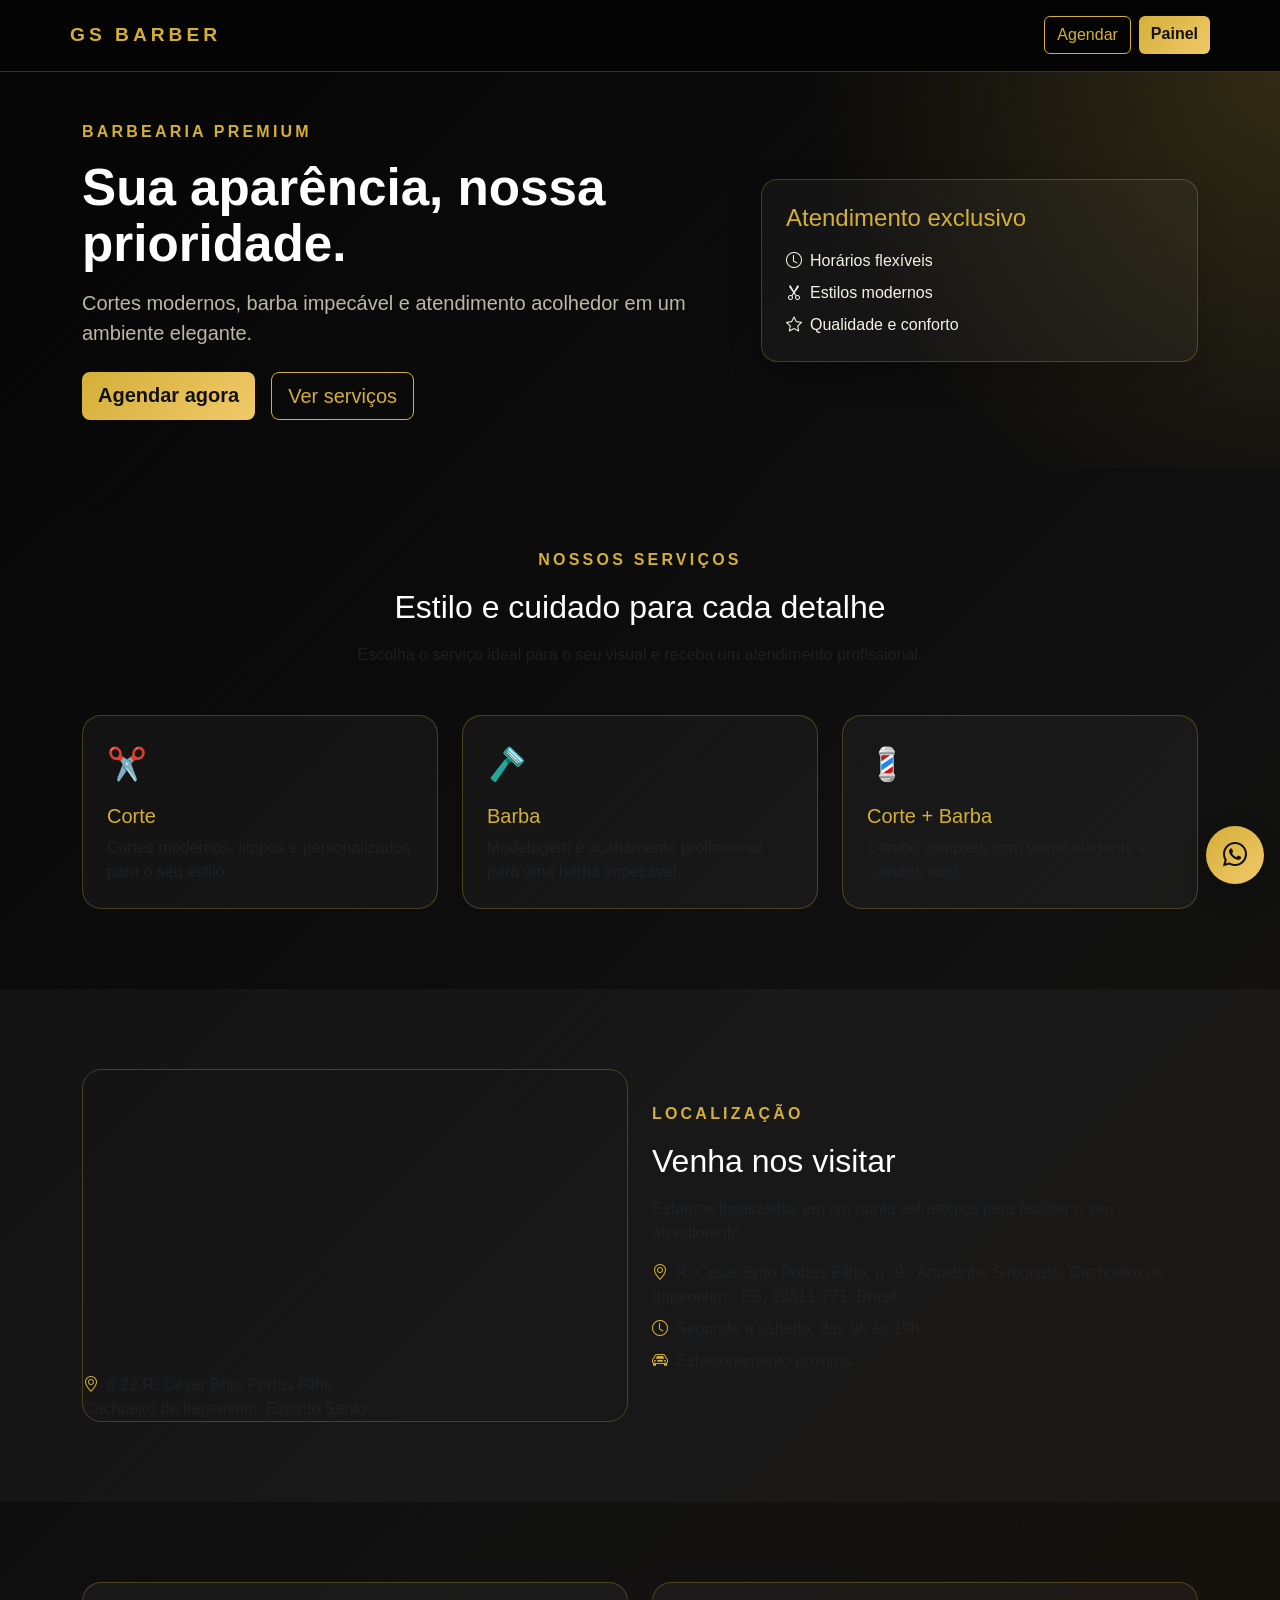
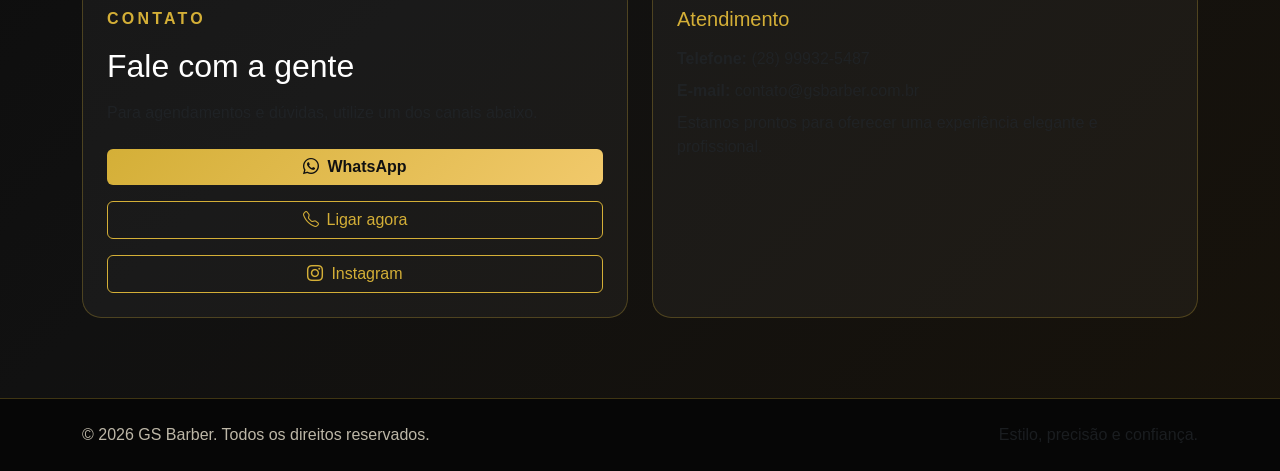
==== index.html @ 39ea4f8f "Primeira versao do site GS Barber" ====
<!DOCTYPE html>
<html lang="pt-BR">
<head>
    <meta charset="UTF-8">
    <meta name="viewport" content="width=device-width, initial-scale=1.0">
    <meta name="description" content="GS Barber - barbearia premium com cortes modernos, barba e atendimento elegante.">
    <title>GS Barber | Barbearia Premium</title>

    <!-- Bootstrap 5 -->
    <link href="https://cdn.jsdelivr.net/npm/bootstrap@5.3.7/dist/css/bootstrap.min.css" rel="stylesheet">

    <!-- Bootstrap Icons -->
    <link rel="stylesheet" href="https://cdn.jsdelivr.net/npm/bootstrap-icons@1.13.1/font/bootstrap-icons.min.css">

    <!-- CSS separado -->
    <link rel="stylesheet" href="assets/css/style.css">
</head>
<body>
    <!-- Cabeçalho com navbar simples e responsiva -->
    <header class="sticky-top">
        <nav class="navbar navbar-expand-lg container py-3">
            <a class="navbar-brand fw-bold text-gold" href="#home">GS BARBER</a>
            <div class="d-flex gap-2 ms-auto">
                <a class="btn btn-outline-gold" href="agendamento.html">Agendar</a>
                <a class="btn btn-gold" href="painel.html">Painel</a>
            </div>
        </nav>
    </header>

    <main id="home">
        <!-- Hero principal -->
        <section class="hero py-5 py-lg-6">
            <div class="container">
                <div class="row align-items-center g-5">
                    <div class="col-lg-7">
                        <p class="eyebrow">Barbearia premium</p>
                        <h1 class="display-4 fw-bold mb-3">Sua aparência, nossa prioridade.</h1>
                        <p class="lead text-muted mb-4">
                            Cortes modernos, barba impecável e atendimento acolhedor em um ambiente elegante.
                        </p>
                        <div class="d-flex flex-column flex-sm-row gap-3">
                            <a class="btn btn-gold btn-lg" href="agendamento.html">Agendar agora</a>
                            <a class="btn btn-outline-gold btn-lg" href="#servicos">Ver serviços</a>
                        </div>
                    </div>

                    <div class="col-lg-5">
                        <div class="hero-card p-4 rounded-4">
                            <h2 class="h4 text-gold">Atendimento exclusivo</h2>
                            <ul class="list-unstyled mt-3 mb-0">
                                <li class="mb-2"><i class="bi bi-clock me-2"></i>Horários flexíveis</li>
                                <li class="mb-2"><i class="bi bi-scissors me-2"></i>Estilos modernos</li>
                                <li><i class="bi bi-star me-2"></i>Qualidade e conforto</li>
                            </ul>
                        </div>
                    </div>
                </div>
            </div>
        </section>

        <!-- Serviços -->
        <section id="servicos" class="section">
            <div class="container">
                <div class="text-center mb-5">
                    <p class="eyebrow">Nossos serviços</p>
                    <h2 class="section-title">Estilo e cuidado para cada detalhe</h2>
                    <p class="text-muted mx-auto" style="max-width: 700px;">
                        Escolha o serviço ideal para o seu visual e receba um atendimento profissional.
                    </p>
                </div>

                <div id="lista-servicos" class="row g-4"></div>
            </div>
        </section>

        <!-- Localização -->
        <section id="localizacao" class="section section-dark">
            <div class="container">
                <div class="row g-4 align-items-center">
                    <div class="col-lg-6">
                        <div class="map-card">
                            <iframe
                                src="https://www.google.com/maps?q=22%20R.%20C%C3%A9sar%20Brito%20Portas%20Filho%2C%20Cachoeiro%20de%20Itapemirim%2C%20Esp%C3%ADrito%20Santo&z=16&output=embed"
                                allowfullscreen=""
                                loading="lazy"
                                referrerpolicy="strict-origin-when-cross-origin"
                                title="Localização da GS Barber">
                            </iframe>
                            <p class="mt-3 mb-0 text-muted">
                                <i class="bi bi-geo-alt me-2 text-gold"></i># 22 R. César Brito Portas Filho<br>
                                Cachoeiro de Itapemirim, Espírito Santo
                            </p>
                        </div>
                    </div>

                    <div class="col-lg-6">
                        <p class="eyebrow">Localização</p>
                        <h2 class="section-title">Venha nos visitar</h2>
                        <p class="text-muted mb-3">
                            Estamos localizados em um ponto estratégico para facilitar o seu atendimento.
                        </p>
                        <ul class="list-unstyled text-muted">
                            <li class="mb-2"><i class="bi bi-geo-alt me-2 text-gold"></i>R. César Brito Portas Filho, n° 9 - Agostinho Simonato, Cachoeiro de Itapemirim - ES, 29311-771, Brasil</li>
                            <li class="mb-2"><i class="bi bi-clock me-2 text-gold"></i>Segunda a sábado, das 9h às 19h</li>
                            <li><i class="bi bi-car-front me-2 text-gold"></i>Estacionamento próximo</li>
                        </ul>
                    </div>
                </div>
            </div>
        </section>

        <!-- Contato -->
        <section id="contato" class="section">
            <div class="container">
                <div class="row g-4 align-items-stretch">
                    <div class="col-lg-6">
                        <div class="contact-card h-100">
                            <p class="eyebrow">Contato</p>
                            <h2 class="section-title">Fale com a gente</h2>
                            <p class="text-muted mb-4">
                                Para agendamentos e dúvidas, utilize um dos canais abaixo.
                            </p>
                            <a class="btn btn-gold w-100 mb-3" href="https://wa.me/5528999325487" target="_blank" rel="noopener noreferrer">
                                <i class="bi bi-whatsapp me-2"></i>WhatsApp
                            </a>
                            <a class="btn btn-outline-gold w-100 mb-3" href="tel:+5528999325487">
                                <i class="bi bi-telephone me-2"></i>Ligar agora
                            </a>
                            <a class="btn btn-outline-gold w-100" href="https://www.instagram.com/" target="_blank" rel="noopener noreferrer">
                                <i class="bi bi-instagram me-2"></i>Instagram
                            </a>
                        </div>
                    </div>

                    <div class="col-lg-6">
                        <div class="contact-card h-100">
                            <h3 class="h5 text-gold mb-3">Atendimento</h3>
                            <p class="text-muted mb-2"><strong>Telefone:</strong> (28) 99932-5487</p>
                            <p class="text-muted mb-2"><strong>E-mail:</strong> contato@gsbarber.com.br</p>
                            <p class="text-muted">Estamos prontos para oferecer uma experiência elegante e profissional.</p>
                        </div>
                    </div>
                </div>
            </div>
        </section>
    </main>

    <!-- Rodapé -->
    <footer class="py-4 border-top border-gold">
        <div class="container d-flex flex-column flex-md-row justify-content-between align-items-center gap-2">
            <span>© 2026 GS Barber. Todos os direitos reservados.</span>
            <span class="text-muted">Estilo, precisão e confiança.</span>
        </div>
    </footer>

    <a class="btn-whatsapp-float" href="https://wa.me/5528999325487" target="_blank" rel="noopener noreferrer" aria-label="Abrir WhatsApp">
        <i class="bi bi-whatsapp"></i>
    </a>

    <script src="assets/js/script.js"></script>
</body>
</html>
---- assets/css/style.css ----
/* Configurações gerais */
:root {
    --bg-dark: #050505;
    --bg-panel: #121212;
    --text-light: #f5f2e8;
    --text-muted: #bdb7a7;
    --gold: #d4af37;
    --gold-soft: #f1c96b;
    --border: rgba(212, 175, 55, 0.28);
}

* {
    margin: 0;
    padding: 0;
    box-sizing: border-box;
}

html {
    scroll-behavior: smooth;
}

body {
    background: linear-gradient(135deg, #050505 0%, #111111 60%, #17120a 100%);
    color: var(--text-light);
    font-family: 'Segoe UI', Tahoma, Geneva, Verdana, sans-serif;
    min-height: 100vh;
}

img {
    max-width: 100%;
    display: block;
}

a {
    text-decoration: none;
}

/* Header */
header {
    background: rgba(5, 5, 5, 0.95);
    border-bottom: 1px solid var(--border);
    backdrop-filter: blur(8px);
}

.navbar-brand {
    color: var(--gold) !important;
    letter-spacing: 0.25rem;
    font-size: 1.2rem;
}

.btn-gold {
    background: linear-gradient(135deg, var(--gold), var(--gold-soft));
    color: #111;
    border: none;
    font-weight: 600;
}

.btn-gold:hover {
    color: #111;
    transform: translateY(-1px);
}

.btn-outline-gold {
    color: var(--gold);
    border: 1px solid var(--gold);
    background: transparent;
}

.btn-outline-gold:hover {
    background: var(--gold);
    color: #111;
}

/* Hero */
.hero {
    position: relative;
    overflow: hidden;
    padding: 4rem 0 3rem;
}

.hero::before {
    content: '';
    position: absolute;
    inset: 0;
    background: radial-gradient(circle at top right, rgba(212, 175, 55, 0.18), transparent 35%);
    pointer-events: none;
}

.eyebrow {
    color: var(--gold);
    text-transform: uppercase;
    letter-spacing: 0.2rem;
    font-weight: 700;
    margin-bottom: 1rem;
}

.hero h1 {
    color: #fff;
    font-size: clamp(2rem, 4vw, 3.5rem);
    line-height: 1.1;
}

.hero .lead {
    color: var(--text-muted) !important;
    max-width: 650px;
}

.hero-card {
    background: rgba(255, 255, 255, 0.04);
    border: 1px solid var(--border);
    box-shadow: 0 12px 30px rgba(0, 0, 0, 0.25);
}

/* Seções */
.section {
    padding: 5rem 0;
}

.section-dark {
    background: rgba(255, 255, 255, 0.03);
}

.section-title {
    color: #fff;
    margin-bottom: 1rem;
}

.text-gold {
    color: var(--gold) !important;
}

.border-gold {
    border-color: var(--border) !important;
}

/* Serviços */
.service-card {
    background: rgba(255, 255, 255, 0.04);
    border: 1px solid var(--border);
    border-radius: 1.2rem;
    padding: 1.5rem;
    height: 100%;
    transition: transform 0.2s ease, border-color 0.2s ease;
}

.service-card:hover {
    transform: translateY(-4px);
    border-color: var(--gold);
}

.service-icon {
    font-size: 2rem;
    color: var(--gold);
    margin-bottom: 1rem;
}

/* Localização */
.map-card {
    border-radius: 1.2rem;
    overflow: hidden;
    border: 1px solid var(--border);
}

.map-card iframe {
    width: 100%;
    min-height: 280px;
    border: 0;
}

/* Contato */
.contact-card {
    background: rgba(255, 255, 255, 0.04);
    border: 1px solid var(--border);
    border-radius: 1.2rem;
    padding: 1.5rem;
}

/* Rodapé */
footer {
    background: #060606;
    color: var(--text-muted);
}

/* Botão flutuante de WhatsApp */
.btn-whatsapp-float {
    position: fixed;
    right: 1rem;
    bottom: 1rem;
    z-index: 1050;
    width: 58px;
    height: 58px;
    border-radius: 50%;
    background: linear-gradient(135deg, var(--gold), var(--gold-soft));
    color: #111;
    display: flex;
    align-items: center;
    justify-content: center;
    font-size: 1.5rem;
    box-shadow: 0 10px 25px rgba(0, 0, 0, 0.25);
}

.btn-whatsapp-float:hover {
    color: #111;
    transform: scale(1.03);
}

/* Responsividade */
@media (min-width: 992px) {
    .hero {
        padding: 6rem 0 5rem;
    }
}
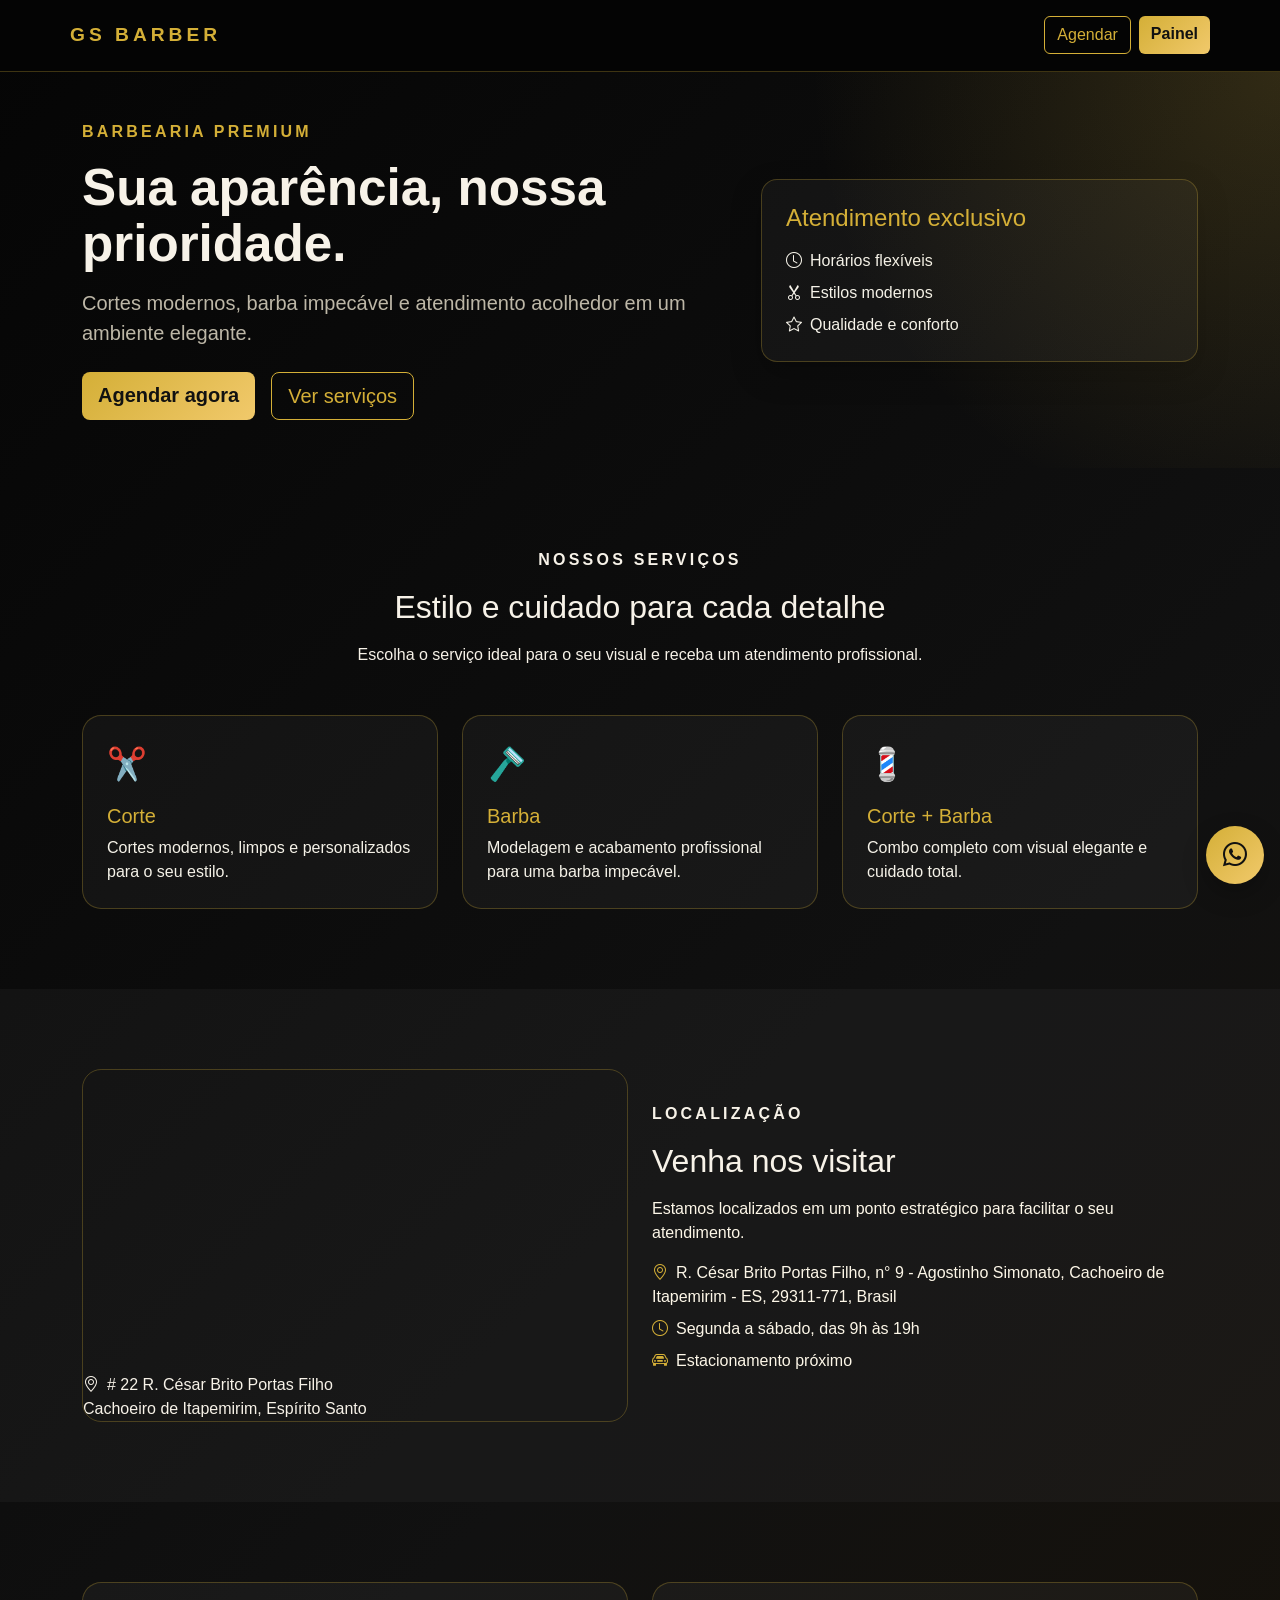
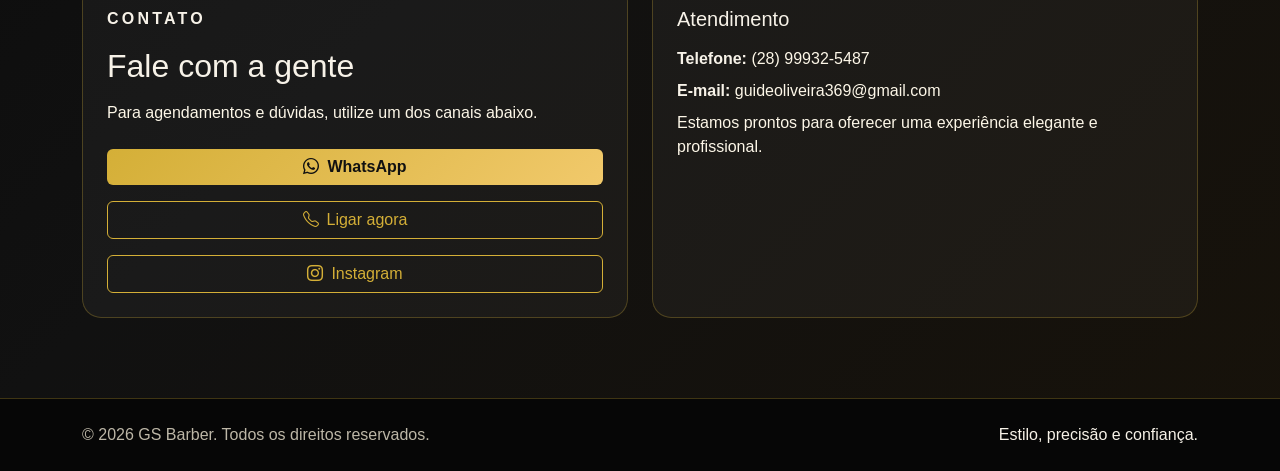
==== commit 28c66828: "COr de texto escura1" ====
--- a/index.html
+++ b/index.html
@@ -96,10 +96,10 @@
                     <div class="col-lg-6">
                         <p class="eyebrow">Localização</p>
                         <h2 class="section-title">Venha nos visitar</h2>
-                        <p class="text-muted mb-3">
+                        <p class="mb-3" style="color: #fdf7e8 !important;">
                             Estamos localizados em um ponto estratégico para facilitar o seu atendimento.
                         </p>
-                        <ul class="list-unstyled text-muted">
+                        <ul class="list-unstyled" style="color: #fdf7e8 !important;">
                             <li class="mb-2"><i class="bi bi-geo-alt me-2 text-gold"></i>R. César Brito Portas Filho, n° 9 - Agostinho Simonato, Cachoeiro de Itapemirim - ES, 29311-771, Brasil</li>
                             <li class="mb-2"><i class="bi bi-clock me-2 text-gold"></i>Segunda a sábado, das 9h às 19h</li>
                             <li><i class="bi bi-car-front me-2 text-gold"></i>Estacionamento próximo</li>
@@ -117,7 +117,7 @@
                         <div class="contact-card h-100">
                             <p class="eyebrow">Contato</p>
                             <h2 class="section-title">Fale com a gente</h2>
-                            <p class="text-muted mb-4">
+                            <p class="mb-4" style="color: #fdf7e8 !important;">
                                 Para agendamentos e dúvidas, utilize um dos canais abaixo.
                             </p>
                             <a class="btn btn-gold w-100 mb-3" href="https://wa.me/5528999325487" target="_blank" rel="noopener noreferrer">
@@ -135,9 +135,9 @@
                     <div class="col-lg-6">
                         <div class="contact-card h-100">
                             <h3 class="h5 text-gold mb-3">Atendimento</h3>
-                            <p class="text-muted mb-2"><strong>Telefone:</strong> (28) 99932-5487</p>
-                            <p class="text-muted mb-2"><strong>E-mail:</strong> contato@gsbarber.com.br</p>
-                            <p class="text-muted">Estamos prontos para oferecer uma experiência elegante e profissional.</p>
+                            <p class="mb-2" style="color: #fdf7e8 !important;"><strong>Telefone:</strong> (28) 99932-5487</p>
+                            <p class="mb-2" style="color: #fdf7e8 !important;"><strong>E-mail:</strong> guideoliveira369@gmail.com</p>
+                            <p style="color: #fdf7e8 !important;">Estamos prontos para oferecer uma experiência elegante e profissional.</p>
                         </div>
                     </div>
                 </div>
--- a/assets/css/style.css
+++ b/assets/css/style.css
@@ -94,6 +94,18 @@
     margin-bottom: 1rem;
 }
 
+.section-title,
+.hero h1,
+.hero .lead,
+.text-muted,
+.map-card p,
+.contact-card p,
+.contact-card h3,
+.section .text-muted,
+.section p {
+    color: #f7f2e8 !important;
+}
+
 .hero h1 {
     color: #fff;
     font-size: clamp(2rem, 4vw, 3.5rem);
@@ -148,6 +160,11 @@
     border-color: var(--gold);
 }
 
+.service-card .text-muted,
+.service-card p {
+    color: var(--text-light) !important;
+}
+
 .service-icon {
     font-size: 2rem;
     color: var(--gold);
@@ -161,6 +178,11 @@
     border: 1px solid var(--border);
 }
 
+.map-card p,
+.map-card i {
+    color: #f7f2e8 !important;
+}
+
 .map-card iframe {
     width: 100%;
     min-height: 280px;
@@ -173,6 +195,12 @@
     border: 1px solid var(--border);
     border-radius: 1.2rem;
     padding: 1.5rem;
+}
+
+.contact-card p,
+.contact-card h3,
+.contact-card strong {
+    color: #f7f2e8 !important;
 }
 
 /* Rodapé */
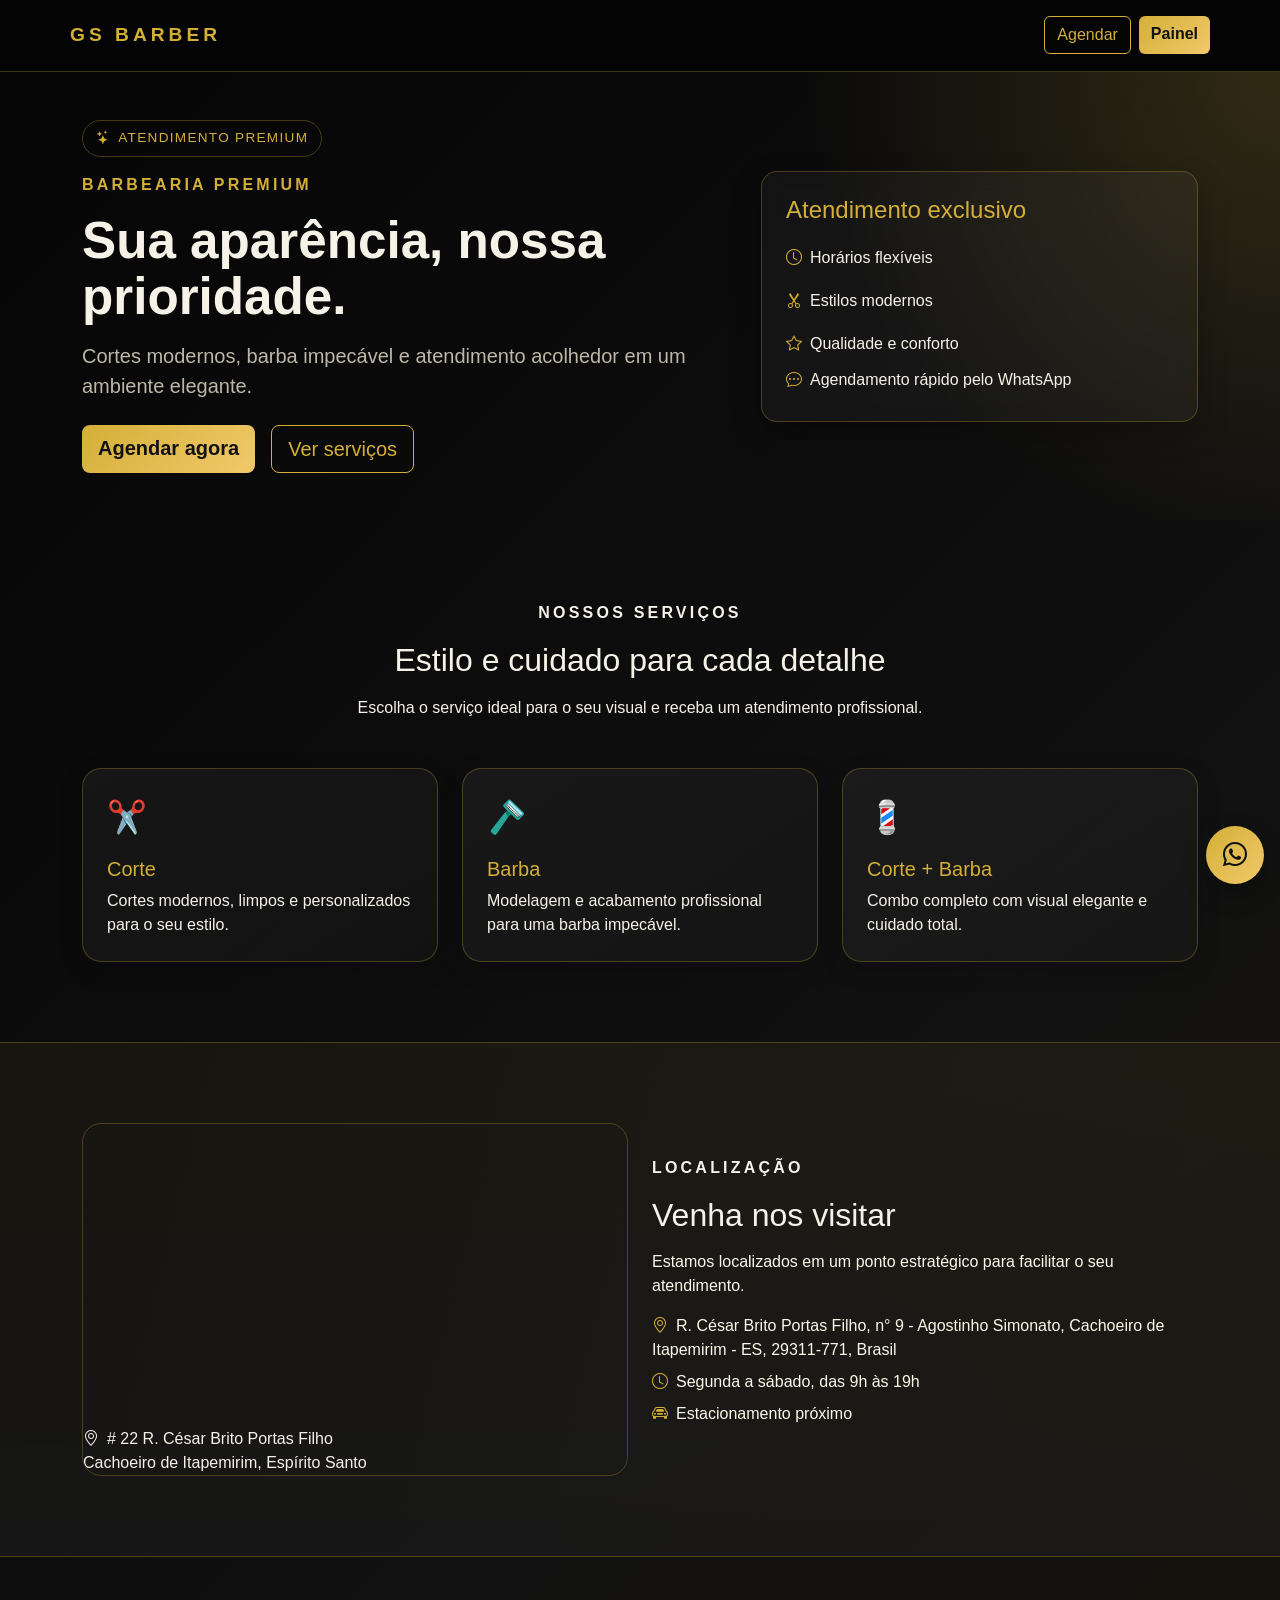
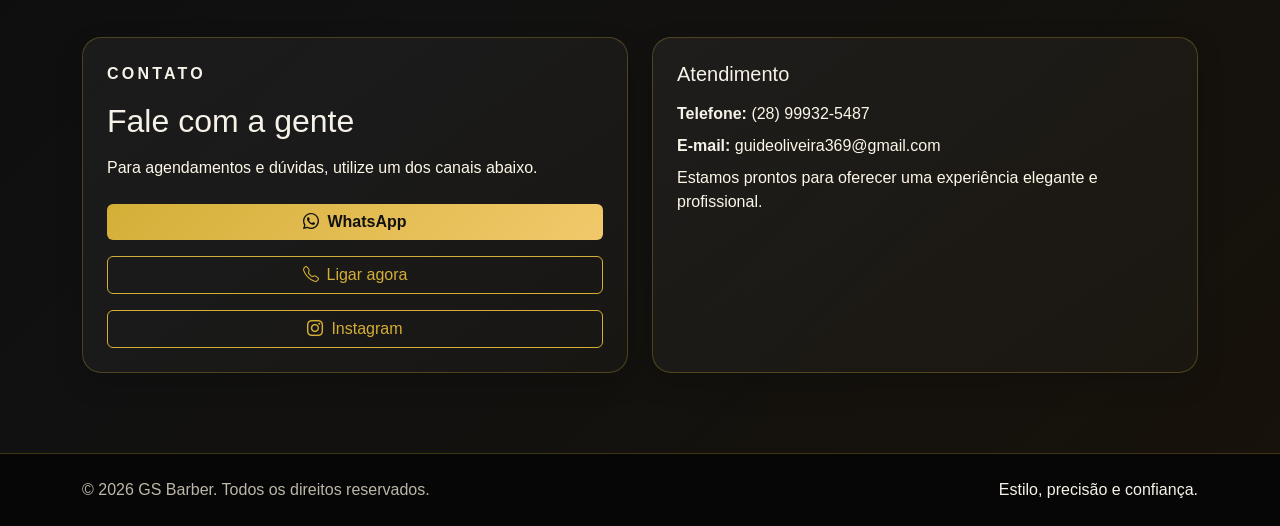
==== commit 581dc86d: "Atualizar site GS Barber para o barbeiro" ====
--- a/index.html
+++ b/index.html
@@ -33,6 +33,7 @@
             <div class="container">
                 <div class="row align-items-center g-5">
                     <div class="col-lg-7">
+                        <span class="hero-badge"><i class="bi bi-stars"></i> Atendimento premium</span>
                         <p class="eyebrow">Barbearia premium</p>
                         <h1 class="display-4 fw-bold mb-3">Sua aparência, nossa prioridade.</h1>
                         <p class="lead text-muted mb-4">
@@ -51,6 +52,7 @@
                                 <li class="mb-2"><i class="bi bi-clock me-2"></i>Horários flexíveis</li>
                                 <li class="mb-2"><i class="bi bi-scissors me-2"></i>Estilos modernos</li>
                                 <li><i class="bi bi-star me-2"></i>Qualidade e conforto</li>
+                                <li><i class="bi bi-chat-dots me-2"></i>Agendamento rápido pelo WhatsApp</li>
                             </ul>
                         </div>
                     </div>
--- a/assets/css/style.css
+++ b/assets/css/style.css
@@ -121,6 +121,33 @@
     background: rgba(255, 255, 255, 0.04);
     border: 1px solid var(--border);
     box-shadow: 0 12px 30px rgba(0, 0, 0, 0.25);
+    backdrop-filter: blur(10px);
+}
+
+.hero-badge {
+    display: inline-flex;
+    align-items: center;
+    gap: 0.45rem;
+    padding: 0.45rem 0.8rem;
+    border: 1px solid rgba(212, 175, 55, 0.3);
+    border-radius: 999px;
+    color: var(--gold);
+    font-size: 0.85rem;
+    letter-spacing: 0.08rem;
+    text-transform: uppercase;
+    margin-bottom: 1rem;
+}
+
+.hero-card ul li {
+    color: #f7f2e8;
+    padding: 0.35rem 0;
+    display: flex;
+    align-items: center;
+}
+
+.hero-card ul li i {
+    color: var(--gold);
+    margin-right: 0.6rem;
 }
 
 /* Seções */
@@ -129,7 +156,9 @@
 }
 
 .section-dark {
-    background: rgba(255, 255, 255, 0.03);
+    background: linear-gradient(180deg, rgba(212, 175, 55, 0.06), rgba(255, 255, 255, 0.03));
+    border-top: 1px solid var(--border);
+    border-bottom: 1px solid var(--border);
 }
 
 .section-title {
@@ -147,17 +176,19 @@
 
 /* Serviços */
 .service-card {
-    background: rgba(255, 255, 255, 0.04);
+    background: linear-gradient(145deg, rgba(255, 255, 255, 0.05), rgba(255, 255, 255, 0.025));
     border: 1px solid var(--border);
     border-radius: 1.2rem;
     padding: 1.5rem;
     height: 100%;
-    transition: transform 0.2s ease, border-color 0.2s ease;
+    transition: transform 0.2s ease, border-color 0.2s ease, box-shadow 0.2s ease;
+    box-shadow: 0 8px 24px rgba(0, 0, 0, 0.16);
 }
 
 .service-card:hover {
     transform: translateY(-4px);
     border-color: var(--gold);
+    box-shadow: 0 14px 32px rgba(0, 0, 0, 0.24);
 }
 
 .service-card .text-muted,
@@ -191,10 +222,11 @@
 
 /* Contato */
 .contact-card {
-    background: rgba(255, 255, 255, 0.04);
+    background: linear-gradient(145deg, rgba(255, 255, 255, 0.05), rgba(255, 255, 255, 0.025));
     border: 1px solid var(--border);
     border-radius: 1.2rem;
     padding: 1.5rem;
+    box-shadow: 0 10px 28px rgba(0, 0, 0, 0.16);
 }
 
 .contact-card p,
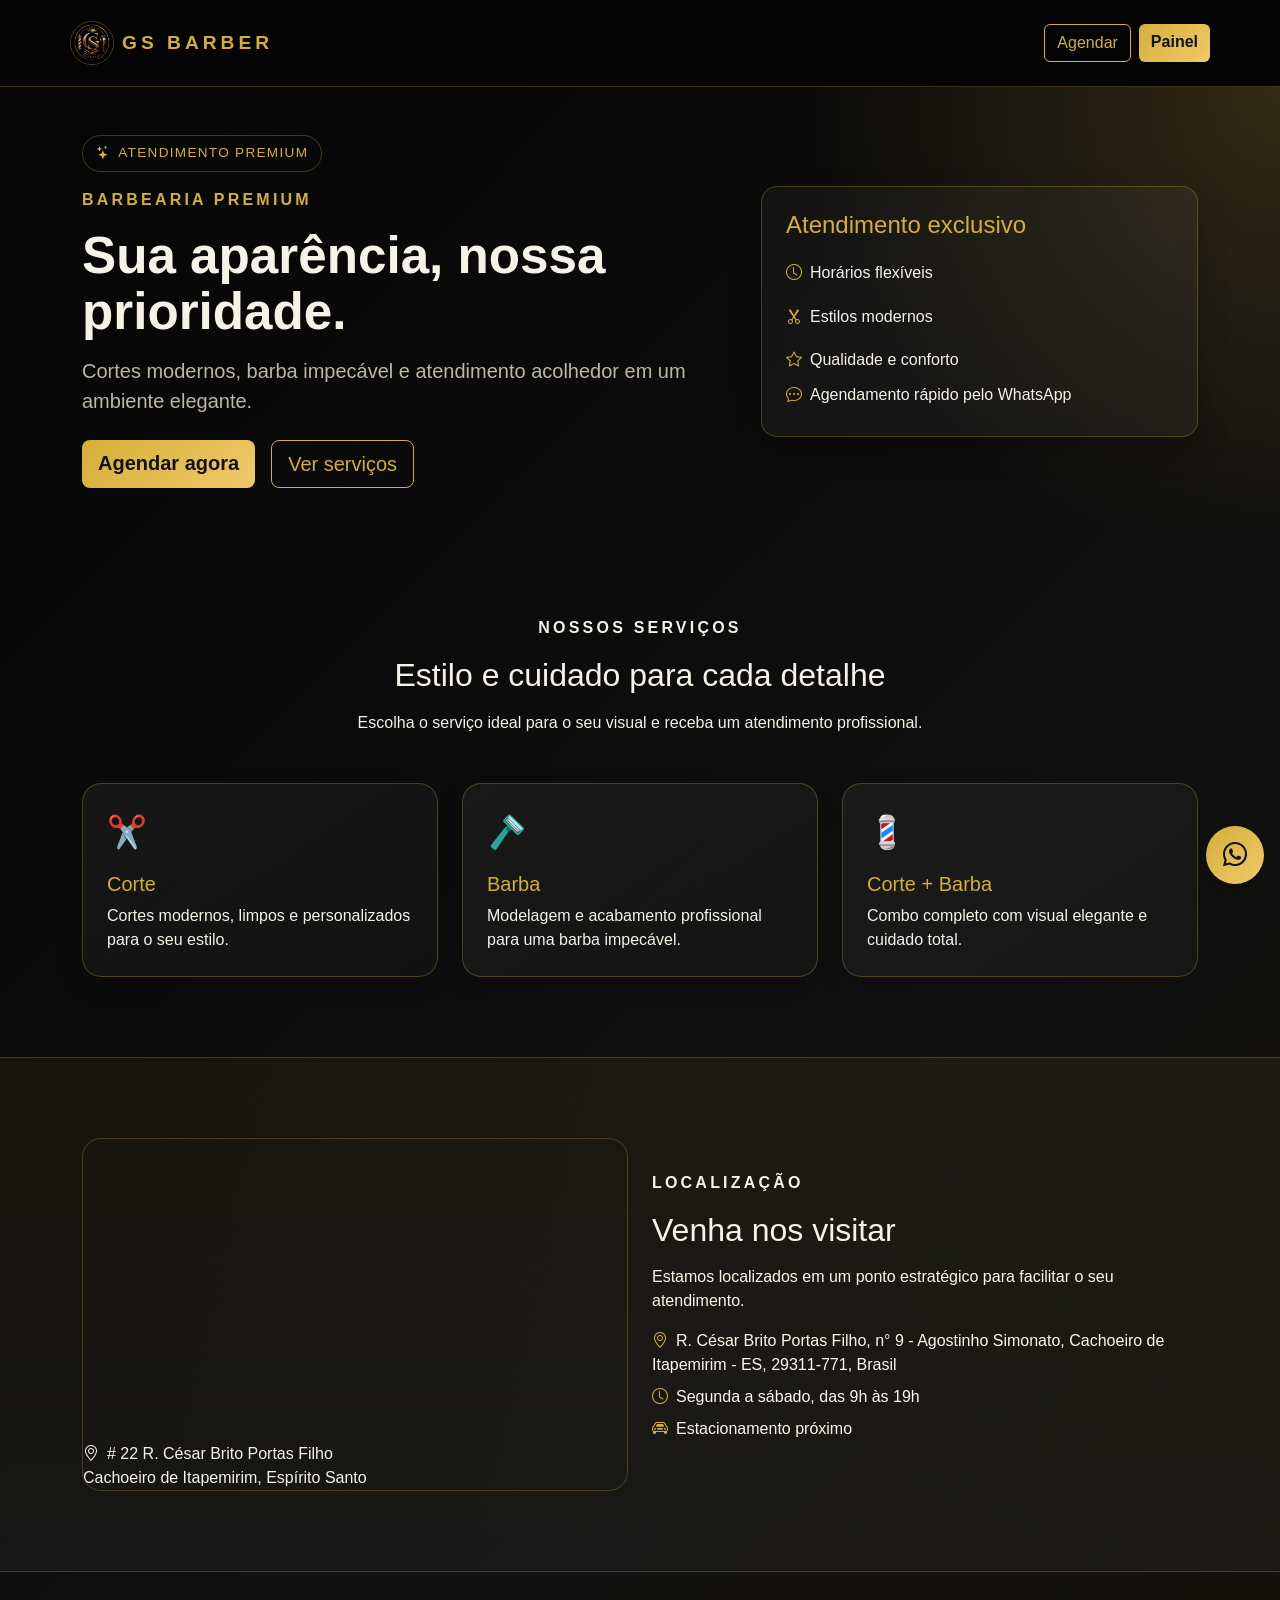
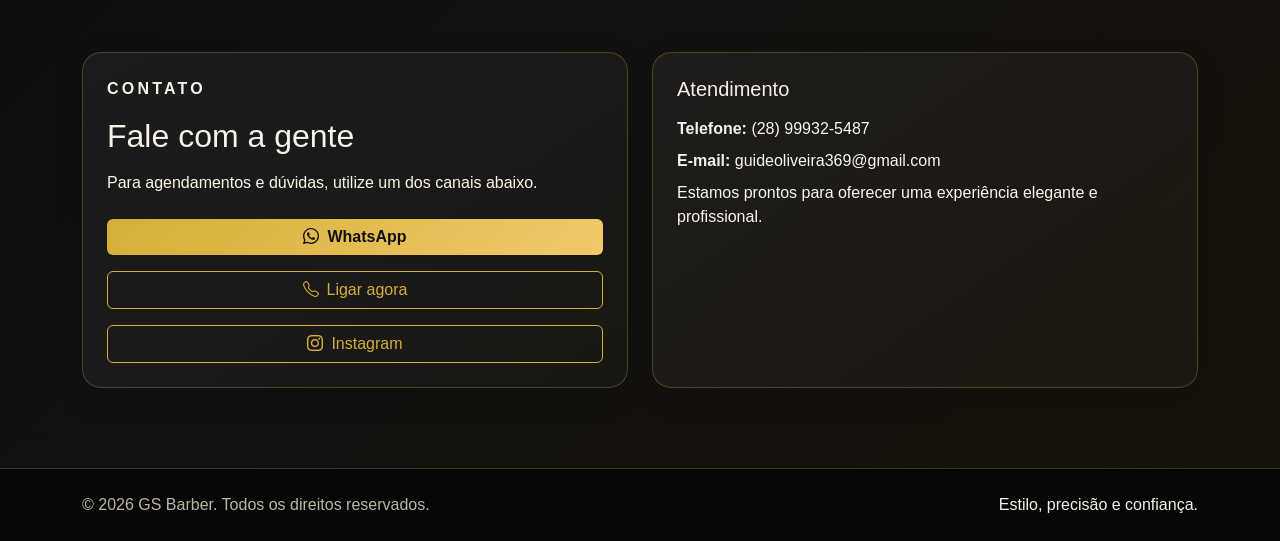
==== commit 8b93e065: "Atualizar site GS Barber para logo" ====
--- a/index.html
+++ b/index.html
@@ -19,7 +19,10 @@
     <!-- Cabeçalho com navbar simples e responsiva -->
     <header class="sticky-top">
         <nav class="navbar navbar-expand-lg container py-3">
-            <a class="navbar-brand fw-bold text-gold" href="#home">GS BARBER</a>
+            <a class="navbar-brand fw-bold text-gold d-flex align-items-center gap-2" href="#home">
+                <img src="assets/img/icons/WhatsApp Image 2026-07-17 at 18.20.46.jpeg" alt="Logo GS Barber" class="img-fluid rounded-circle" style="width: 44px; height: 44px; object-fit: cover; border: 1px solid rgba(212, 175, 55, 0.35);">
+                <span>GS BARBER</span>
+            </a>
             <div class="d-flex gap-2 ms-auto">
                 <a class="btn btn-outline-gold" href="agendamento.html">Agendar</a>
                 <a class="btn btn-gold" href="painel.html">Painel</a>
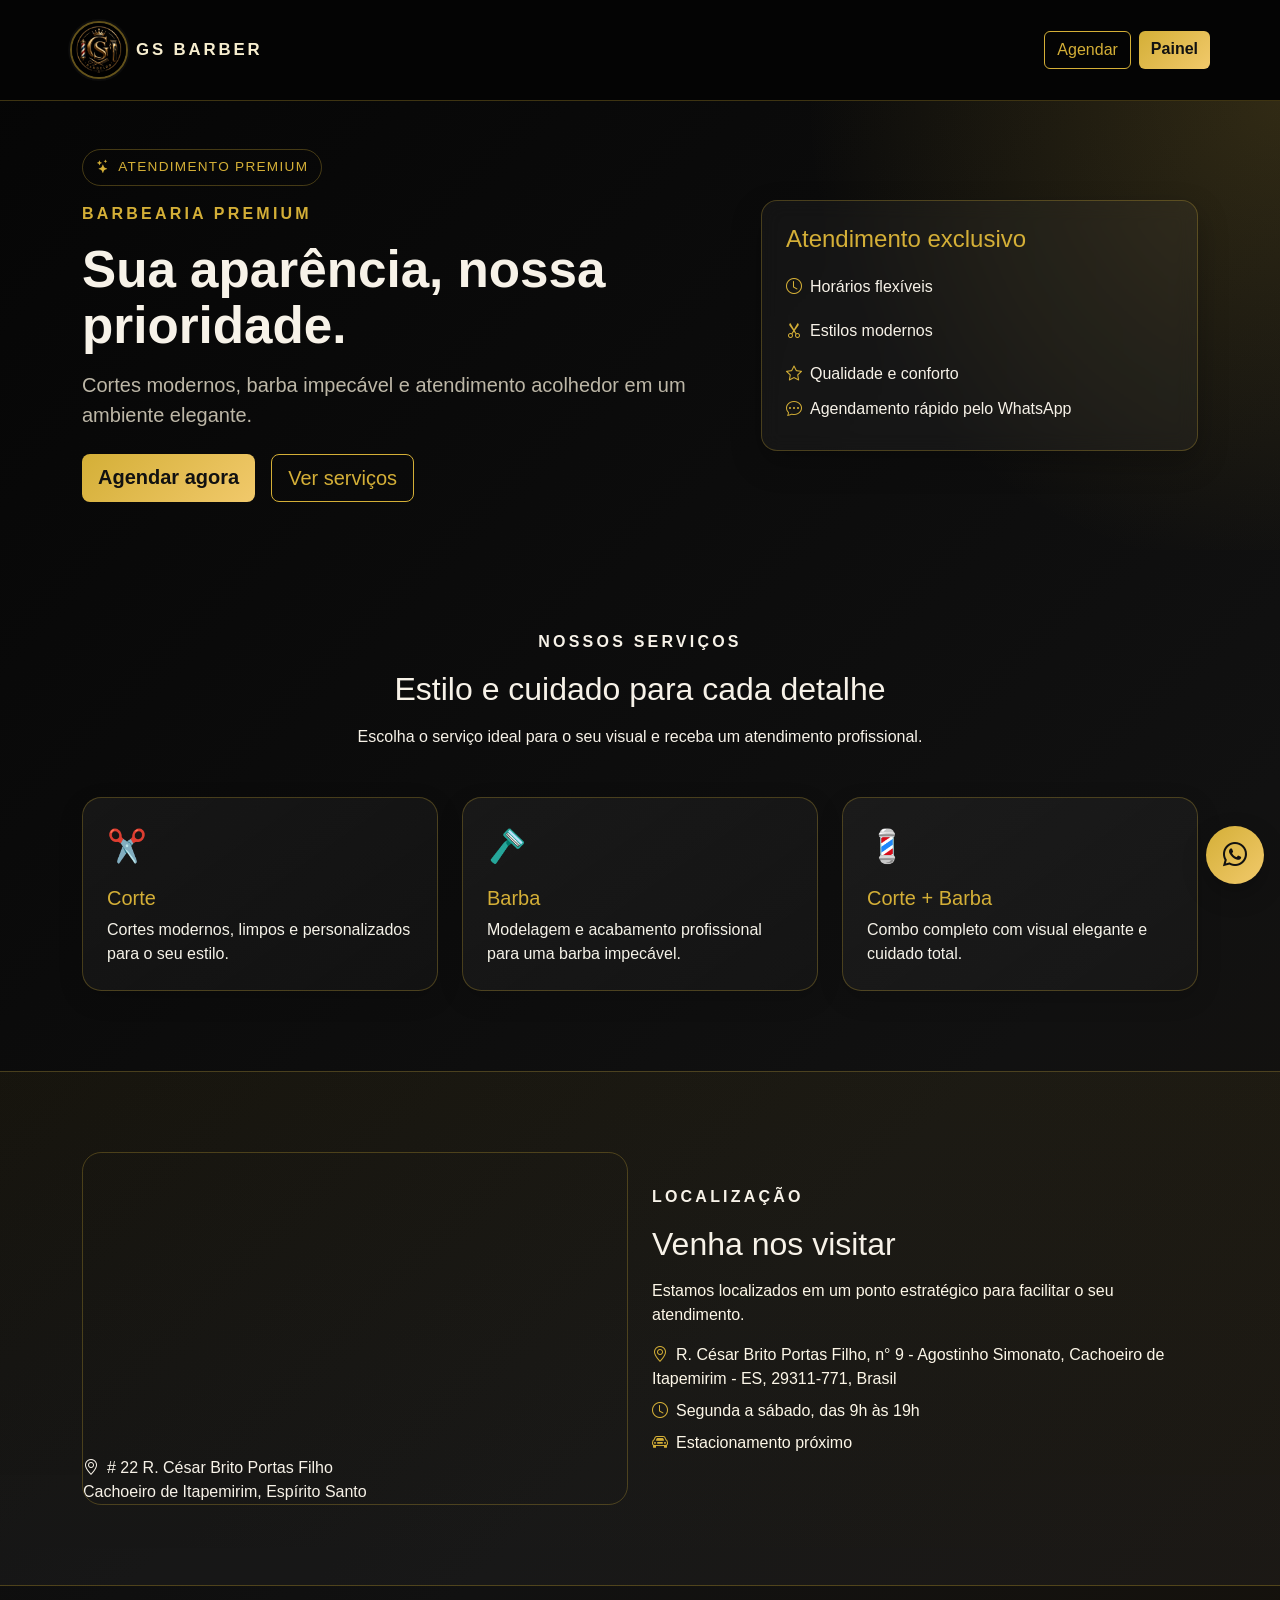
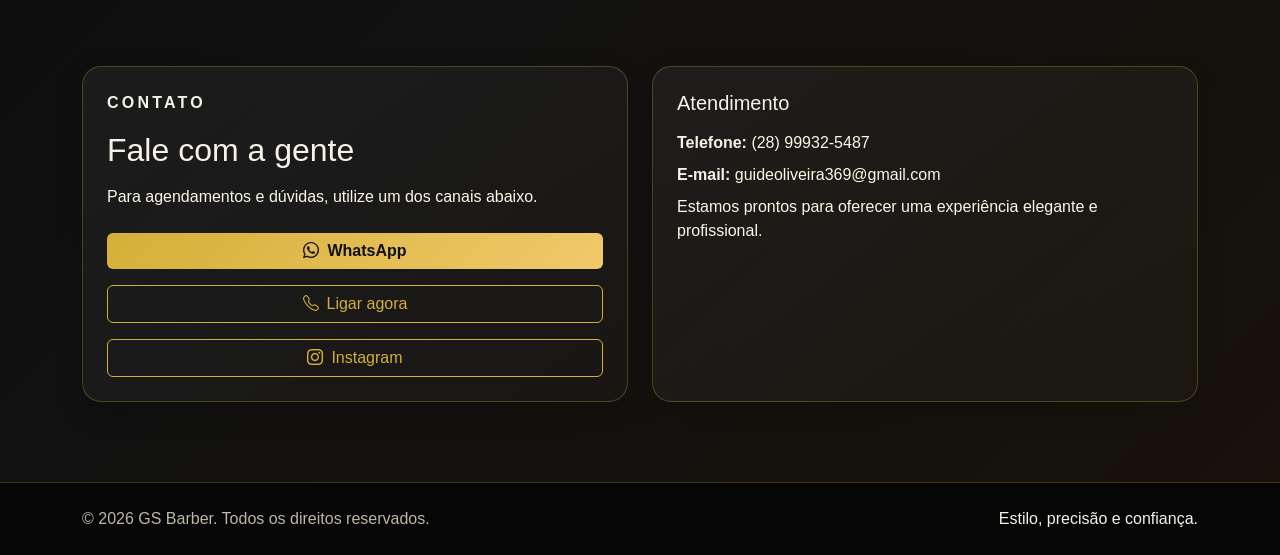
==== commit e1deab5d: "Atualizar site GS Barber para logo e titulo" ====
--- a/index.html
+++ b/index.html
@@ -20,8 +20,8 @@
     <header class="sticky-top">
         <nav class="navbar navbar-expand-lg container py-3">
             <a class="navbar-brand fw-bold text-gold d-flex align-items-center gap-2" href="#home">
-                <img src="assets/img/icons/WhatsApp Image 2026-07-17 at 18.20.46.jpeg" alt="Logo GS Barber" class="img-fluid rounded-circle" style="width: 44px; height: 44px; object-fit: cover; border: 1px solid rgba(212, 175, 55, 0.35);">
-                <span>GS BARBER</span>
+                <img src="assets/img/icons/WhatsApp Image 2026-07-17 at 18.20.46.jpeg" alt="Logo GS Barber" class="img-fluid rounded-circle" style="width: 58px; height: 58px; object-fit: cover; border: 2px solid rgba(212, 175, 55, 0.45); box-shadow: 0 0 0 2px rgba(255,255,255,0.03);">
+                <span class="fw-semibold" style="font-size: 1.05rem; letter-spacing: 0.18rem; color: #f7eecf;">GS BARBER</span>
             </a>
             <div class="d-flex gap-2 ms-auto">
                 <a class="btn btn-outline-gold" href="agendamento.html">Agendar</a>
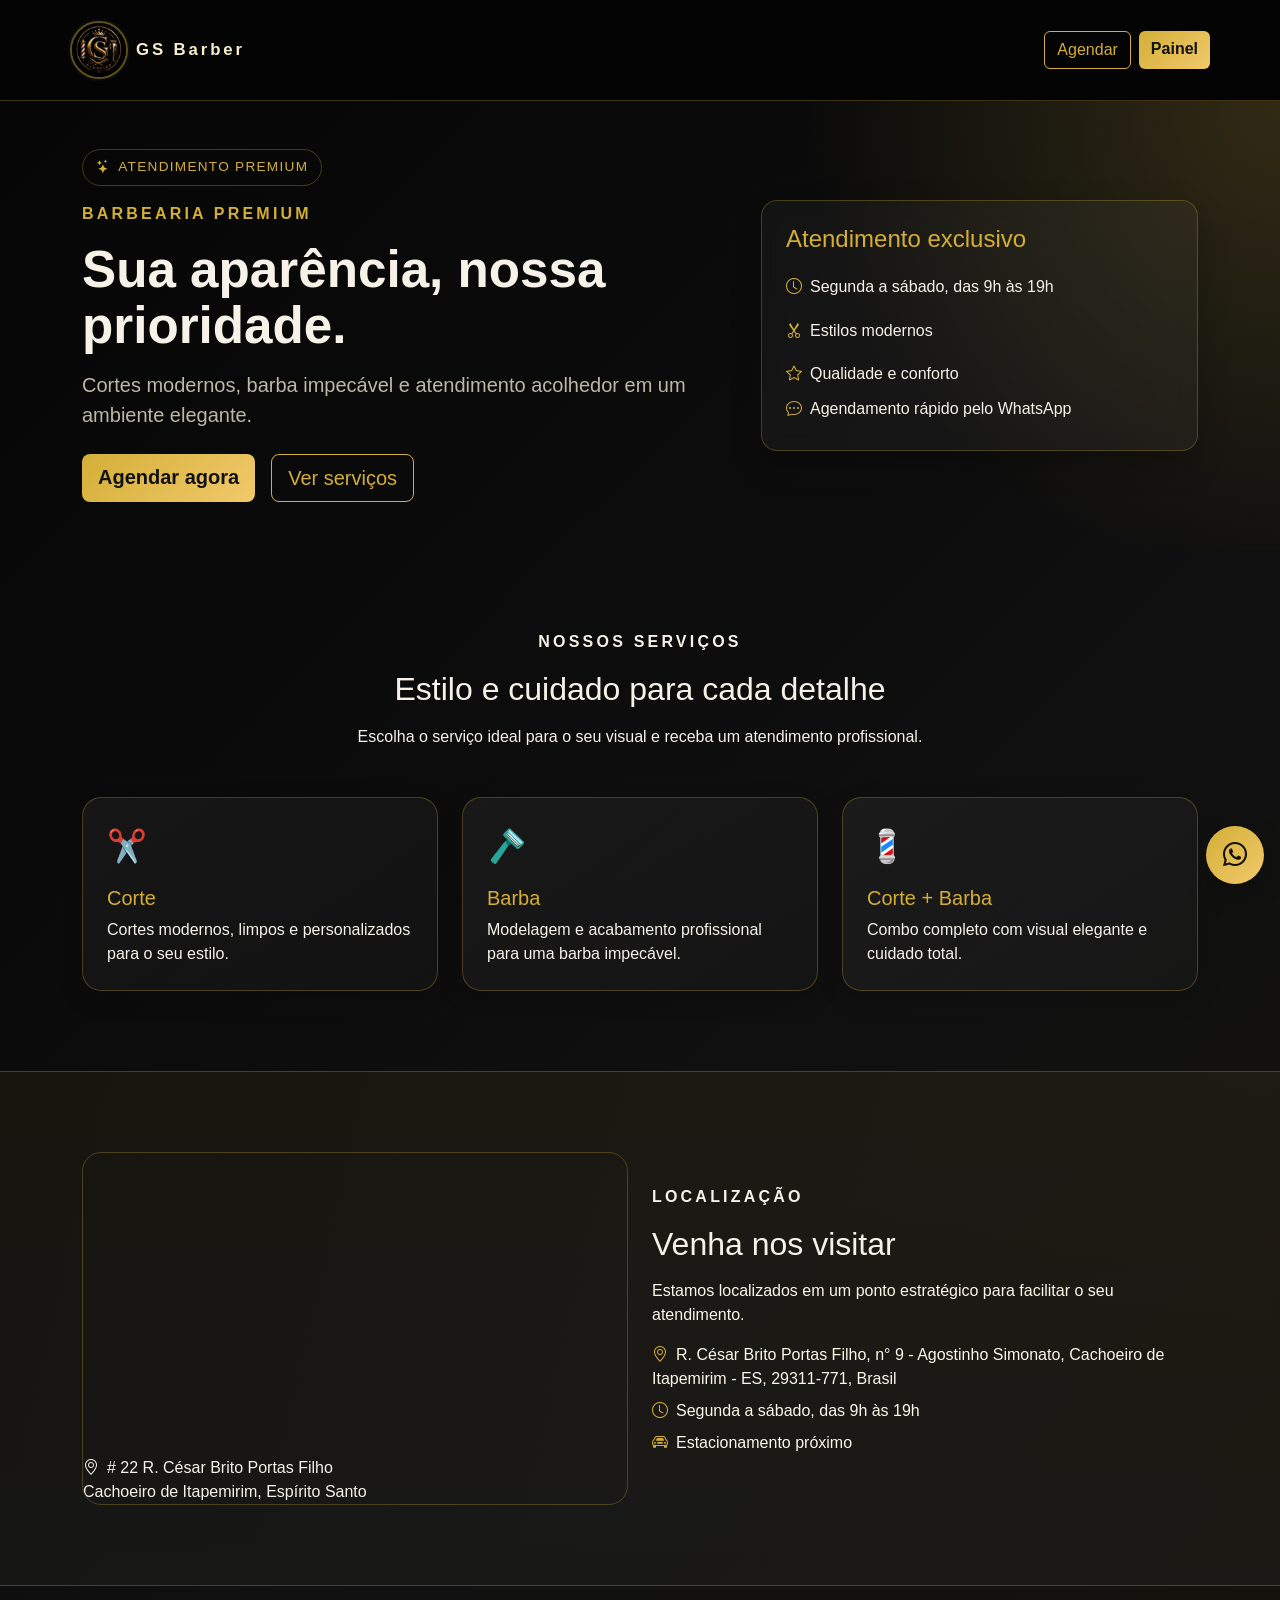
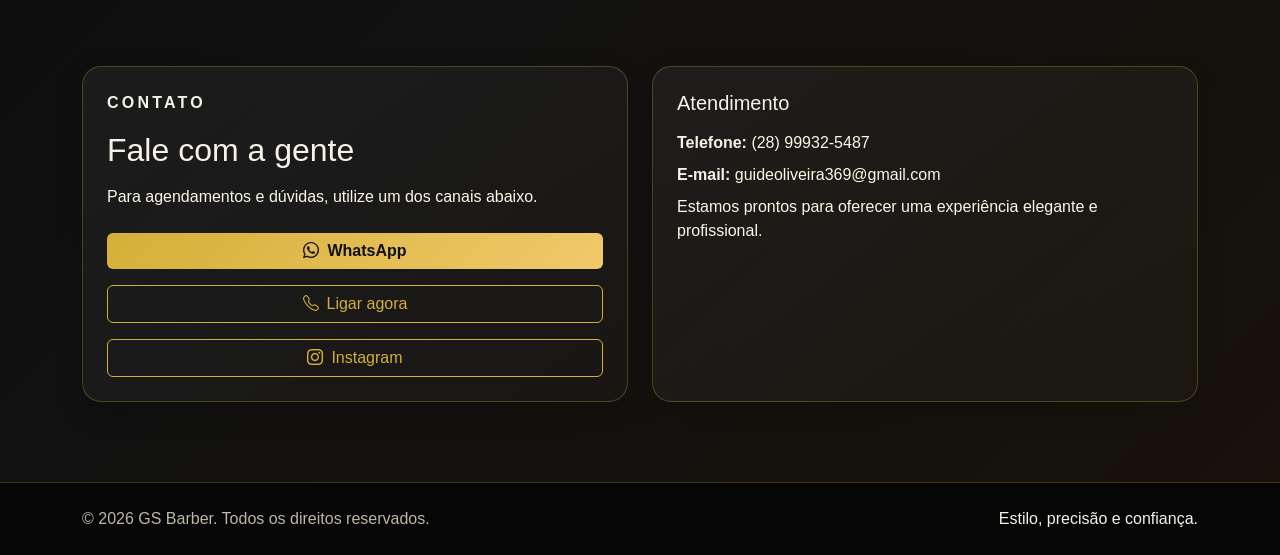
==== commit f32277bf: "Atualizar site GS Barber pzrz configurar" ====
--- a/index.html
+++ b/index.html
@@ -20,8 +20,8 @@
     <header class="sticky-top">
         <nav class="navbar navbar-expand-lg container py-3">
             <a class="navbar-brand fw-bold text-gold d-flex align-items-center gap-2" href="#home">
-                <img src="assets/img/icons/WhatsApp Image 2026-07-17 at 18.20.46.jpeg" alt="Logo GS Barber" class="img-fluid rounded-circle" style="width: 58px; height: 58px; object-fit: cover; border: 2px solid rgba(212, 175, 55, 0.45); box-shadow: 0 0 0 2px rgba(255,255,255,0.03);">
-                <span class="fw-semibold" style="font-size: 1.05rem; letter-spacing: 0.18rem; color: #f7eecf;">GS BARBER</span>
+                <img data-logo-barbearia src="assets/img/icons/WhatsApp Image 2026-07-17 at 18.20.46.jpeg" alt="Logo GS Barber" class="img-fluid rounded-circle" style="width: 58px; height: 58px; object-fit: cover; border: 2px solid rgba(212, 175, 55, 0.45); box-shadow: 0 0 0 2px rgba(255,255,255,0.03);">
+                <span id="nome-barbearia-home" class="fw-semibold" style="font-size: 1.05rem; letter-spacing: 0.18rem; color: #f7eecf;">GS BARBER</span>
             </a>
             <div class="d-flex gap-2 ms-auto">
                 <a class="btn btn-outline-gold" href="agendamento.html">Agendar</a>
@@ -37,7 +37,7 @@
                 <div class="row align-items-center g-5">
                     <div class="col-lg-7">
                         <span class="hero-badge"><i class="bi bi-stars"></i> Atendimento premium</span>
-                        <p class="eyebrow">Barbearia premium</p>
+                        <p id="descricao-barbearia" class="eyebrow">Barbearia premium</p>
                         <h1 class="display-4 fw-bold mb-3">Sua aparência, nossa prioridade.</h1>
                         <p class="lead text-muted mb-4">
                             Cortes modernos, barba impecável e atendimento acolhedor em um ambiente elegante.
@@ -52,7 +52,7 @@
                         <div class="hero-card p-4 rounded-4">
                             <h2 class="h4 text-gold">Atendimento exclusivo</h2>
                             <ul class="list-unstyled mt-3 mb-0">
-                                <li class="mb-2"><i class="bi bi-clock me-2"></i>Horários flexíveis</li>
+                                <li class="mb-2"><i class="bi bi-clock me-2"></i><span id="horario-principal-home">Horários flexíveis</span></li>
                                 <li class="mb-2"><i class="bi bi-scissors me-2"></i>Estilos modernos</li>
                                 <li><i class="bi bi-star me-2"></i>Qualidade e conforto</li>
                                 <li><i class="bi bi-chat-dots me-2"></i>Agendamento rápido pelo WhatsApp</li>
@@ -125,10 +125,10 @@
                             <p class="mb-4" style="color: #fdf7e8 !important;">
                                 Para agendamentos e dúvidas, utilize um dos canais abaixo.
                             </p>
-                            <a class="btn btn-gold w-100 mb-3" href="https://wa.me/5528999325487" target="_blank" rel="noopener noreferrer">
+                            <a class="btn btn-gold w-100 mb-3" href="https://wa.me/5528999325487" data-whatsapp-barbearia target="_blank" rel="noopener noreferrer">
                                 <i class="bi bi-whatsapp me-2"></i>WhatsApp
                             </a>
-                            <a class="btn btn-outline-gold w-100 mb-3" href="tel:+5528999325487">
+                            <a class="btn btn-outline-gold w-100 mb-3" href="tel:+5528999325487" data-telefone-barbearia>
                                 <i class="bi bi-telephone me-2"></i>Ligar agora
                             </a>
                             <a class="btn btn-outline-gold w-100" href="https://www.instagram.com/" target="_blank" rel="noopener noreferrer">
@@ -140,7 +140,7 @@
                     <div class="col-lg-6">
                         <div class="contact-card h-100">
                             <h3 class="h5 text-gold mb-3">Atendimento</h3>
-                            <p class="mb-2" style="color: #fdf7e8 !important;"><strong>Telefone:</strong> (28) 99932-5487</p>
+                            <p class="mb-2" style="color: #fdf7e8 !important;"><strong>Telefone:</strong> <span id="telefone-principal">(28) 99932-5487</span></p>
                             <p class="mb-2" style="color: #fdf7e8 !important;"><strong>E-mail:</strong> guideoliveira369@gmail.com</p>
                             <p style="color: #fdf7e8 !important;">Estamos prontos para oferecer uma experiência elegante e profissional.</p>
                         </div>
@@ -162,6 +162,7 @@
         <i class="bi bi-whatsapp"></i>
     </a>
 
+    <script src="assets/js/config.js"></script>
     <script src="assets/js/script.js"></script>
 </body>
 </html>
